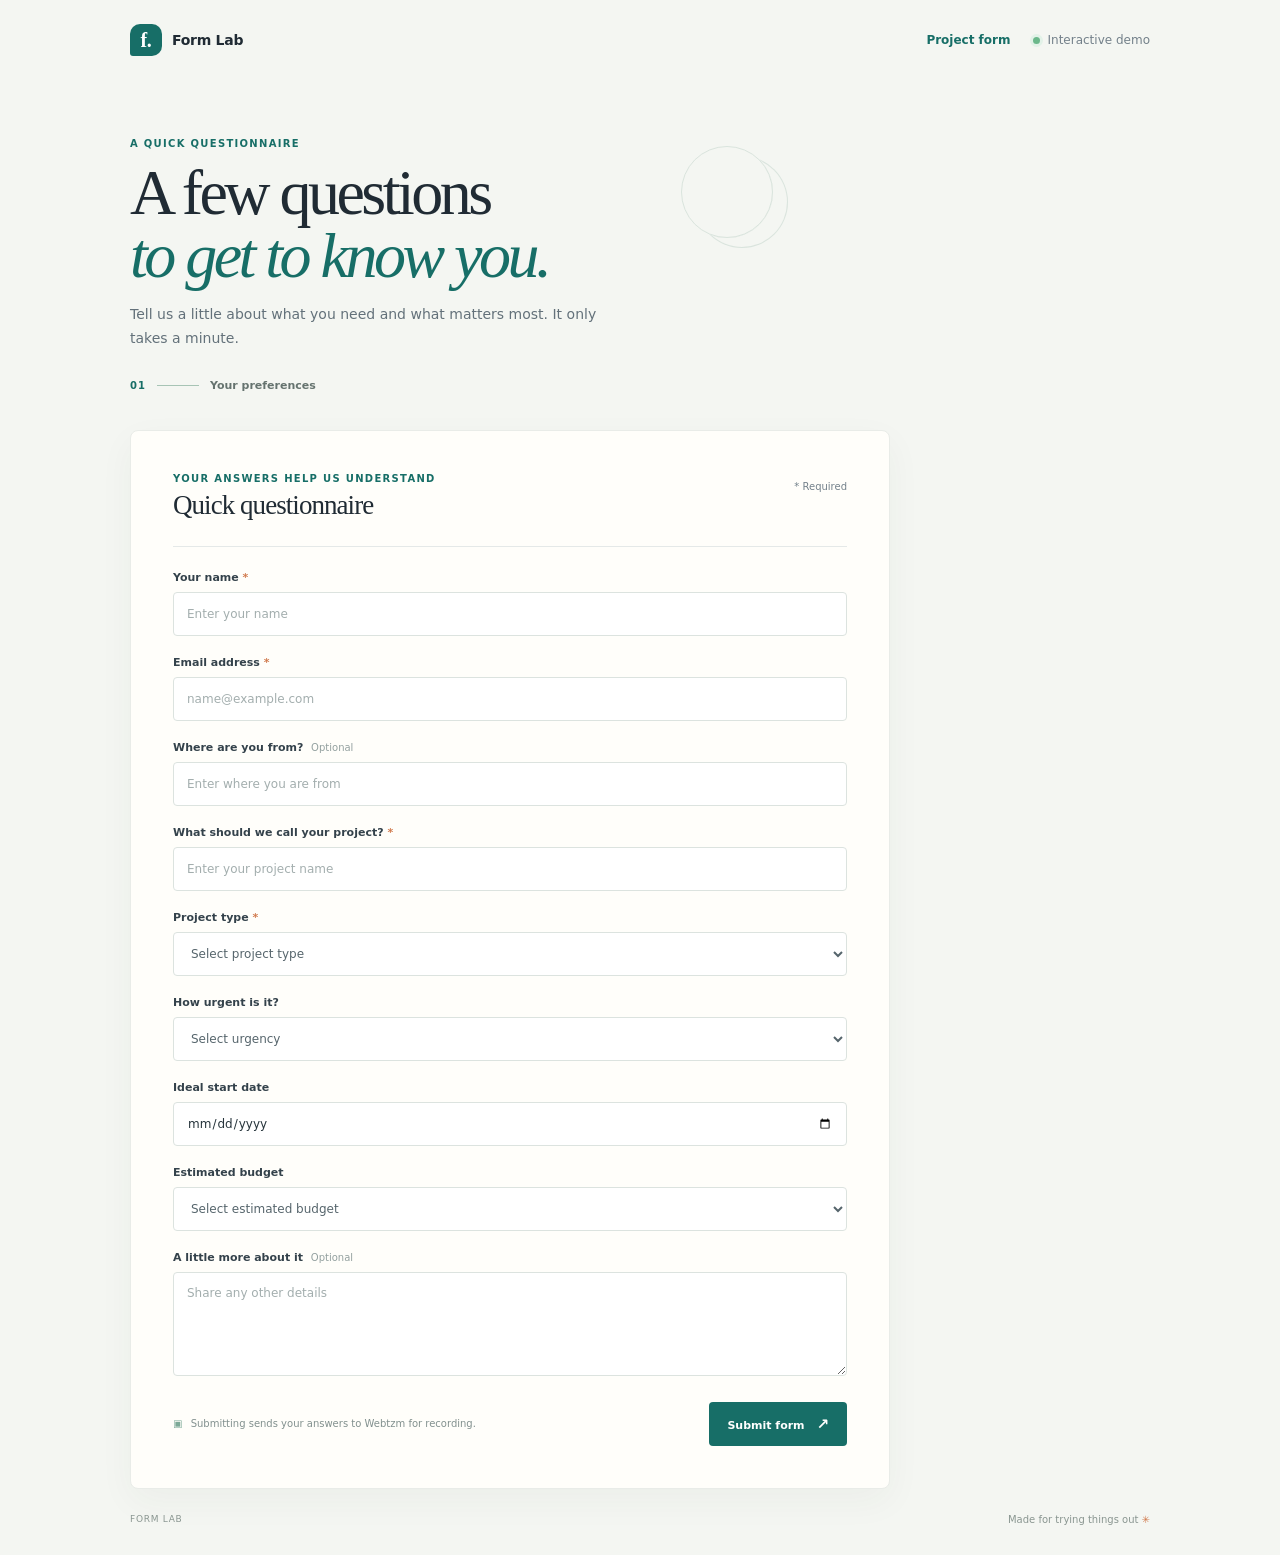
==== questionnaire.html @ b726715a "Publish questionnaire test site" ====
<!doctype html>
<html lang="en">
<head>
  <meta charset="utf-8">
  <meta name="viewport" content="width=device-width, initial-scale=1">
  <meta name="description" content="A short questionnaire about your project needs and preferences.">
  <title>Quick Questionnaire — Form Lab</title>
  <link rel="stylesheet" href="https://webtzm.com/assets/styles/public-form.css?v=20260926-success-message-1">
  <link rel="stylesheet" href="https://webtzm.com/assets/styles/embed-files.css?v=20260926-success-message-1">
  <link rel="stylesheet" href="styles.css">
  <script src="app.js" defer></script>
  <script src="https://webtzm.com/assets/enhance-files.js?v=20260926-success-message-1" defer></script>
  <script src="https://webtzm.com/assets/enhance.js?v=20260926-success-message-1" defer></script>
</head>
<body>
  <main class="page-shell">
    <header class="topbar">
      <a class="brand" href="index.html#top" aria-label="Form Lab home">
        <span class="brand-mark" aria-hidden="true">f.</span>
        <span>Form Lab</span>
      </a>
      <nav class="topbar-links" aria-label="Forms">
        <a href="index.html">Project form</a>
        <span class="top-note"><span class="status-dot" aria-hidden="true"></span>Interactive demo</span>
      </nav>
    </header>

    <section class="intro" id="top" aria-labelledby="page-title">
      <p class="eyebrow">A quick questionnaire</p>
      <h1 id="page-title">A few questions<br><span>to get to know you.</span></h1>
      <p class="intro-copy">Tell us a little about what you need and what matters most. It only takes a minute.</p>
      <div class="step-line" aria-label="Questionnaire">
        <span class="step-number">01</span><span class="step-rule" aria-hidden="true"></span><span class="step-label">Your preferences</span>
      </div>
    </section>

    <section class="form-card" aria-labelledby="form-heading">
      <div class="card-heading">
        <div>
          <p class="eyebrow">Your answers help us understand</p>
          <h2 id="form-heading">Quick questionnaire</h2>
        </div>
        <span class="required-note"><span aria-hidden="true">*</span> Required</span>
      </div>

      <form id="questionnaire-form" class="webtzm-form wtzm-form" action="https://webtzm.com/submit" method="post" data-webtzm-form="frm_38e41fffc3304cabb4ddf9b139ec5565" data-wtzm-enhancement="client" data-wtzm-format-events="submit" data-wtzm-validation-style="red" data-wtzm-block-invalid="true" data-wtzm-validation-messages="true" data-wtzm-status-feedback="true" data-wtzm-lock-submit="true" data-wtzm-text-trim="true" data-wtzm-text-clean="true" data-wtzm-text-truncate="false" data-wtzm-text-max-chars="50000" data-wtzm-capture-referrer="false" data-wtzm-capture-utm="false" data-wtzm-capture-locale="false" data-wtzm-timestamp-zone="UTC">
        <input type="hidden" name="_webtzm_form" value="frm_38e41fffc3304cabb4ddf9b139ec5565">
        <div class="field" data-wtzm-field="fullName">
          <label for="fullName">Your name <span class="required" aria-hidden="true">*</span></label>
          <input id="fullName" type="text" name="fullName" autocomplete="name" placeholder="Enter your name" required>
        </div>
        <div class="field" data-wtzm-field="email">
          <label for="email">Email address <span class="required" aria-hidden="true">*</span></label>
          <input id="email" type="email" name="email" autocomplete="email" placeholder="name@example.com" required>
        </div>
        <div class="field" data-wtzm-field="location">
          <label for="location">Where are you from? <span class="optional">Optional</span></label>
          <input id="location" type="text" name="location" placeholder="Enter where you are from">
        </div>
        <div class="field" data-wtzm-field="projectName">
          <label for="projectName">What should we call your project? <span class="required" aria-hidden="true">*</span></label>
          <input id="projectName" type="text" name="projectName" placeholder="Enter your project name" required>
        </div>
        <div class="field" data-wtzm-field="projectType">
          <label for="projectType">Project type <span class="required" aria-hidden="true">*</span></label>
          <select id="projectType" name="projectType" required>
            <option value="">Select project type</option>
            <option value="General">General</option>
            <option value="Business">Business</option>
            <option value="Support">Support</option>
          </select>
        </div>
        <div class="field" data-wtzm-field="priority">
          <label for="priority">How urgent is it?</label>
          <select id="priority" name="priority">
            <option value="">Select urgency</option>
            <option value="General">General</option>
            <option value="Business">Business</option>
            <option value="Support">Support</option>
          </select>
        </div>
        <div class="field" data-wtzm-field="targetDate">
          <label for="targetDate">Ideal start date</label>
          <input id="targetDate" type="date" name="targetDate">
        </div>
        <div class="field" data-wtzm-field="budget">
          <label for="budget">Estimated budget</label>
          <select id="budget" name="budget">
            <option value="">Select estimated budget</option>
            <option value="General">General</option>
            <option value="Business">Business</option>
            <option value="Support">Support</option>
          </select>
        </div>
        <div class="field" data-wtzm-field="details">
          <label for="details">A little more about it <span class="optional">Optional</span></label>
          <textarea id="details" name="details" rows="4" placeholder="Share any other details"></textarea>
        </div>
        <div class="form-footer">
          <p class="privacy-note"><span class="lock-icon" aria-hidden="true">▣</span> Submitting sends your answers to Webtzm for recording.</p>
          <button class="wtzm-submit" type="submit">Submit form <span aria-hidden="true">↗</span></button>
        </div>
        <p class="form-status" data-wtzm-send-status role="status" aria-live="polite"></p>
      </form>
    </section>

    <dialog class="thank-you-dialog" id="thank-you-dialog" aria-labelledby="thank-you-heading">
      <div class="dialog-icon" aria-hidden="true">✓</div>
      <p class="eyebrow">Response received</p>
      <h2 id="thank-you-heading">Thank you for your answers</h2>
      <p class="dialog-copy">We’ll contact you as soon as we can.</p>
      <button class="dialog-close" type="button" id="close-thank-you">Close</button>
    </dialog>

    <footer class="footer"><span>FORM LAB</span><span>Made for trying things out <span aria-hidden="true">✳</span></span></footer>
  </main>
</body>
</html>
---- styles.css ----
:root {
  color-scheme: light;
  --ink: #202b34;
  --muted: #73808a;
  --line: #e5e9e8;
  --paper: #fffefa;
  --canvas: #f4f6f2;
  --teal: #176e67;
  --teal-dark: #105b55;
  --mint: #d9eee5;
  --peach: #f5e3d6;
  font-family: Inter, ui-sans-serif, system-ui, -apple-system, BlinkMacSystemFont, "Segoe UI", sans-serif;
}
* { box-sizing: border-box; }
body { margin: 0; color: var(--ink); background: var(--canvas); }
button, input, select, textarea { font: inherit; }
.page-shell { width: min(100% - 40px, 1020px); margin: 0 auto; }
.topbar { display: flex; align-items: center; justify-content: space-between; padding: 24px 0; }
.brand { display: inline-flex; align-items: center; gap: 10px; text-decoration: none; color: var(--ink); font-size: 14px; font-weight: 750; letter-spacing: -.02em; }
.brand-mark { display: grid; width: 32px; height: 32px; place-items: center; border-radius: 10px 10px 10px 3px; color: #fff; background: var(--teal); font-family: Georgia, serif; font-size: 20px; font-weight: 700; }
.top-note { display: flex; align-items: center; gap: 8px; color: var(--muted); font-size: 12px; }
.topbar-links { display: flex; align-items: center; gap: 22px; }
.topbar-links a { color: var(--teal); font-size: 12px; font-weight: 700; text-decoration: none; }
.topbar-links a:hover { text-decoration: underline; }
.status-dot { width: 7px; height: 7px; border-radius: 50%; background: #6bb88b; box-shadow: 0 0 0 3px #e2f2e8; }
.intro { position: relative; max-width: 665px; padding: 58px 0 38px; }
.intro::after { content: ""; position: absolute; top: 66px; right: 22px; width: 90px; height: 90px; border: 1px solid #cfddd5; border-radius: 50%; box-shadow: 15px 10px 0 -1px var(--canvas), 15px 10px 0 0 #cfddd5; opacity: .7; }
.eyebrow { margin: 0 0 12px; color: var(--teal); font-size: 10px; font-weight: 800; letter-spacing: .13em; text-transform: uppercase; }
h1, h2, p { margin-top: 0; }
h1 { margin-bottom: 14px; font-family: Georgia, "Times New Roman", serif; font-size: clamp(42px, 7vw, 64px); font-weight: 500; letter-spacing: -.055em; line-height: .99; }
h1 span { color: var(--teal); font-style: italic; }
.intro-copy { max-width: 490px; margin-bottom: 28px; color: #63717a; font-size: 14px; line-height: 1.75; }
.step-line { display: flex; align-items: center; gap: 11px; }
.step-number { color: var(--teal); font-size: 10px; font-weight: 800; letter-spacing: .1em; }
.step-rule { width: 42px; height: 1px; background: #a7c4b5; }
.step-label { color: #65736f; font-size: 11px; font-weight: 650; }
.form-card, .success-card { max-width: 760px; padding: clamp(24px, 5vw, 42px); border: 1px solid #e9ece8; border-radius: 8px; background: var(--paper); box-shadow: 0 12px 36px #253b2d0b; }
.card-heading { display: flex; align-items: flex-start; justify-content: space-between; gap: 15px; padding-bottom: 25px; border-bottom: 1px solid var(--line); }
.card-heading .eyebrow { margin-bottom: 6px; }
h2 { margin-bottom: 0; font-family: Georgia, "Times New Roman", serif; font-size: 27px; font-weight: 500; letter-spacing: -.035em; }
.required-note { padding-top: 8px; color: var(--muted); font-size: 10px; }
.required { color: #d17a4d; }
.webtzm-form { padding-top: 24px; }
.field-grid { display: grid; gap: 18px; }
.two-col { grid-template-columns: repeat(2, minmax(0, 1fr)); }
.field { display: flex; min-width: 0; flex-direction: column; gap: 8px; margin-bottom: 20px; }
label { color: #34424b; font-size: 11px; font-weight: 700; }
.optional { margin-left: 4px; color: #93a09f; font-size: 10px; font-weight: 500; }
input, select, textarea { width: 100%; min-height: 44px; padding: 11px 13px; border: 1px solid #dce3df; border-radius: 4px; outline: none; color: #26343b; background: #fff; font-size: 12px; transition: border-color .18s, box-shadow .18s; }
input::placeholder, textarea::placeholder { color: #a3aeae; }
select { color: #56656c; }
textarea { min-height: 104px; resize: vertical; line-height: 1.6; }
input:focus, select:focus, textarea:focus { border-color: #4b9b8d; box-shadow: 0 0 0 3px #176e671b; }
.field-hint { display: flex; justify-content: space-between; color: #96a19f; font-size: 10px; }
.form-footer { display: flex; align-items: center; justify-content: space-between; gap: 16px; padding-top: 6px; }
.privacy-note { margin: 0; color: #82908e; font-size: 10px; }
.lock-icon { margin-right: 5px; color: #7ca997; }
button { min-height: 44px; padding: 0 18px; border: 0; border-radius: 4px; color: white; background: var(--teal); cursor: pointer; font-size: 11px; font-weight: 700; transition: background .18s, transform .18s; }
button:hover { background: var(--teal-dark); transform: translateY(-1px); }
button:focus-visible { outline: 3px solid #8bbdaf; outline-offset: 3px; }
button > span[aria-hidden="true"] { margin-left: 8px; font-size: 15px; }
.form-status { margin: 14px 0 0; padding: 11px 13px; border-left: 2px solid #7ca997; color: #48675d; background: #f0f7f2; font-size: 11px; line-height: 1.55; }
.form-status:empty { display: none; }
.form-status.is-error { border-left-color: #d17a4d; color: #8b4930; background: #fff4ed; }
.thank-you-dialog { width: min(420px, calc(100% - 32px)); padding: 34px; border: 1px solid #e1e9e3; border-radius: 8px; color: var(--ink); background: var(--paper); box-shadow: 0 24px 80px #10201935; }
.thank-you-dialog::backdrop { background: #17231f9c; backdrop-filter: blur(3px); }
.dialog-icon { display: grid; width: 40px; height: 40px; margin-bottom: 22px; place-items: center; border-radius: 50%; color: var(--teal); background: var(--mint); font-size: 18px; }
.thank-you-dialog h2 { max-width: 330px; font-size: 29px; line-height: 1.08; }
.dialog-copy { margin: 12px 0 25px; color: #65717a; font-size: 12px; line-height: 1.7; }
.dialog-close { min-width: 100px; }
.footer { display: flex; justify-content: space-between; padding: 25px 0 30px; color: #8a9691; font-size: 9px; letter-spacing: .08em; }
.footer span:last-child { font-size: 10px; letter-spacing: 0; }
.footer span:last-child span { color: #d17a4d; }
@media (max-width: 620px) {
  .page-shell { width: min(100% - 28px, 1020px); }
  .topbar { padding: 17px 0; }
  .topbar-links { gap: 12px; }
  .top-note { font-size: 10px; }
  .intro { padding: 43px 0 29px; }
  .intro::after { top: 44px; right: 10px; width: 58px; height: 58px; }
  .two-col { grid-template-columns: 1fr; gap: 0; }
  .form-footer { align-items: stretch; flex-direction: column; }
  .form-footer button { width: 100%; }
  .submission-summary { grid-template-columns: 1fr; }
  .submission-summary div:nth-last-child(2) { border-bottom: 1px solid #edf0ec; }
  .submission-summary div:last-child { border-bottom: 0; }
}
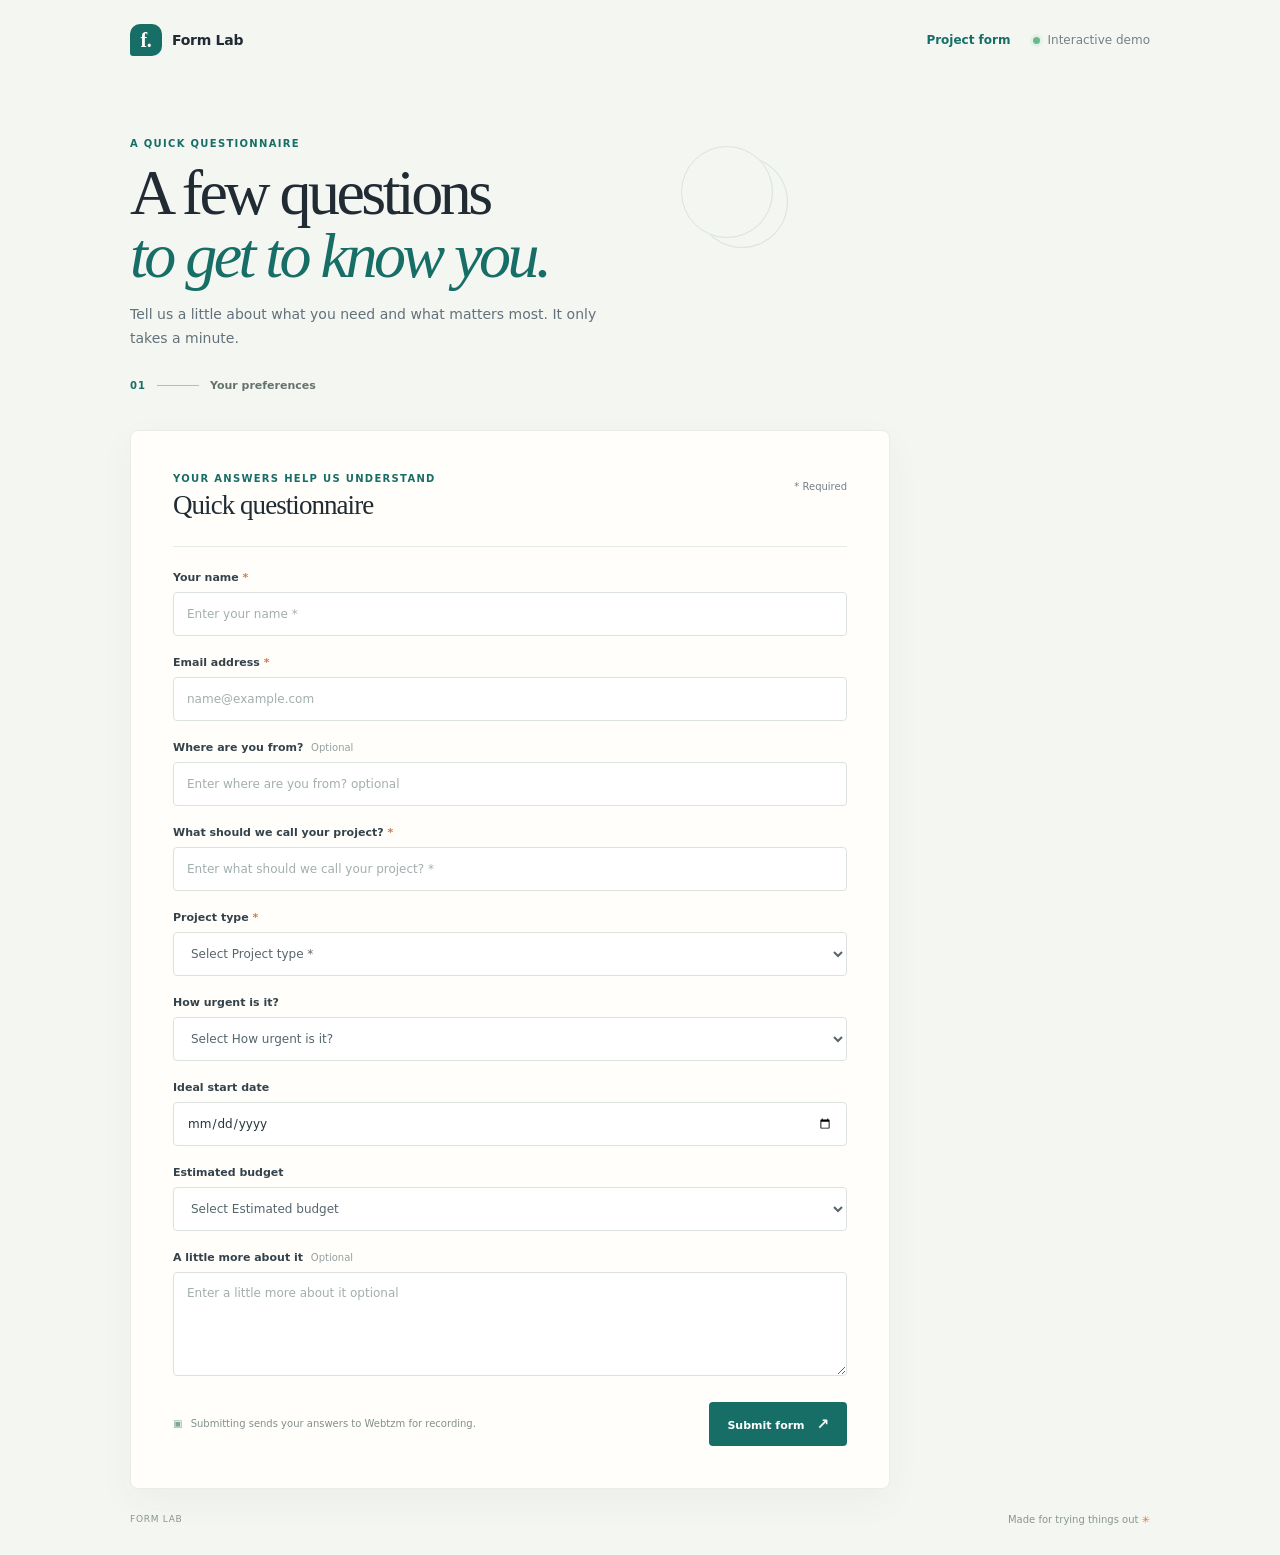
==== commit eae54ef9: "Update preview questionnaire embed" ====
--- a/questionnaire.html
+++ b/questionnaire.html
@@ -43,11 +43,11 @@
         <span class="required-note"><span aria-hidden="true">*</span> Required</span>
       </div>
 
-      <form id="questionnaire-form" class="webtzm-form wtzm-form" action="https://webtzm.com/submit" method="post" data-webtzm-form="frm_38e41fffc3304cabb4ddf9b139ec5565" data-wtzm-enhancement="client" data-wtzm-format-events="submit" data-wtzm-validation-style="red" data-wtzm-block-invalid="true" data-wtzm-validation-messages="true" data-wtzm-status-feedback="true" data-wtzm-lock-submit="true" data-wtzm-text-trim="true" data-wtzm-text-clean="true" data-wtzm-text-truncate="false" data-wtzm-text-max-chars="50000" data-wtzm-capture-referrer="false" data-wtzm-capture-utm="false" data-wtzm-capture-locale="false" data-wtzm-timestamp-zone="UTC">
+      <form id="questionnaire-form" class="webtzm-form wtzm-form" action="https://webtzm.com/submit" method="post" data-webtzm-form="frm_38e41fffc3304cabb4ddf9b139ec5565" data-wtzm-enhancement="client" data-wtzm-spam-protection="off" data-wtzm-format-events="submit" data-wtzm-validation-style="red" data-wtzm-block-invalid="true" data-wtzm-validation-messages="true" data-wtzm-status-feedback="true" data-wtzm-lock-submit="true" data-wtzm-text-trim="true" data-wtzm-text-clean="true" data-wtzm-text-truncate="false" data-wtzm-text-max-chars="50000" data-wtzm-capture-referrer="false" data-wtzm-capture-utm="false" data-wtzm-capture-locale="false" data-wtzm-timestamp-zone="UTC">
         <input type="hidden" name="_webtzm_form" value="frm_38e41fffc3304cabb4ddf9b139ec5565">
         <div class="field" data-wtzm-field="fullName">
           <label for="fullName">Your name <span class="required" aria-hidden="true">*</span></label>
-          <input id="fullName" type="text" name="fullName" autocomplete="name" placeholder="Enter your name" required>
+          <input id="fullName" type="text" name="fullName" placeholder="Enter your name *" required>
         </div>
         <div class="field" data-wtzm-field="email">
           <label for="email">Email address <span class="required" aria-hidden="true">*</span></label>
@@ -55,16 +55,16 @@
         </div>
         <div class="field" data-wtzm-field="location">
           <label for="location">Where are you from? <span class="optional">Optional</span></label>
-          <input id="location" type="text" name="location" placeholder="Enter where you are from">
+          <input id="location" type="text" name="location" placeholder="Enter where are you from? optional">
         </div>
         <div class="field" data-wtzm-field="projectName">
           <label for="projectName">What should we call your project? <span class="required" aria-hidden="true">*</span></label>
-          <input id="projectName" type="text" name="projectName" placeholder="Enter your project name" required>
+          <input id="projectName" type="text" name="projectName" placeholder="Enter what should we call your project? *" required>
         </div>
         <div class="field" data-wtzm-field="projectType">
           <label for="projectType">Project type <span class="required" aria-hidden="true">*</span></label>
           <select id="projectType" name="projectType" required>
-            <option value="">Select project type</option>
+            <option value="">Select Project type *</option>
             <option value="General">General</option>
             <option value="Business">Business</option>
             <option value="Support">Support</option>
@@ -73,7 +73,7 @@
         <div class="field" data-wtzm-field="priority">
           <label for="priority">How urgent is it?</label>
           <select id="priority" name="priority">
-            <option value="">Select urgency</option>
+            <option value="">Select How urgent is it?</option>
             <option value="General">General</option>
             <option value="Business">Business</option>
             <option value="Support">Support</option>
@@ -86,7 +86,7 @@
         <div class="field" data-wtzm-field="budget">
           <label for="budget">Estimated budget</label>
           <select id="budget" name="budget">
-            <option value="">Select estimated budget</option>
+            <option value="">Select Estimated budget</option>
             <option value="General">General</option>
             <option value="Business">Business</option>
             <option value="Support">Support</option>
@@ -94,7 +94,7 @@
         </div>
         <div class="field" data-wtzm-field="details">
           <label for="details">A little more about it <span class="optional">Optional</span></label>
-          <textarea id="details" name="details" rows="4" placeholder="Share any other details"></textarea>
+          <textarea id="details" name="details" rows="4" placeholder="Enter a little more about it optional"></textarea>
         </div>
         <div class="form-footer">
           <p class="privacy-note"><span class="lock-icon" aria-hidden="true">▣</span> Submitting sends your answers to Webtzm for recording.</p>
